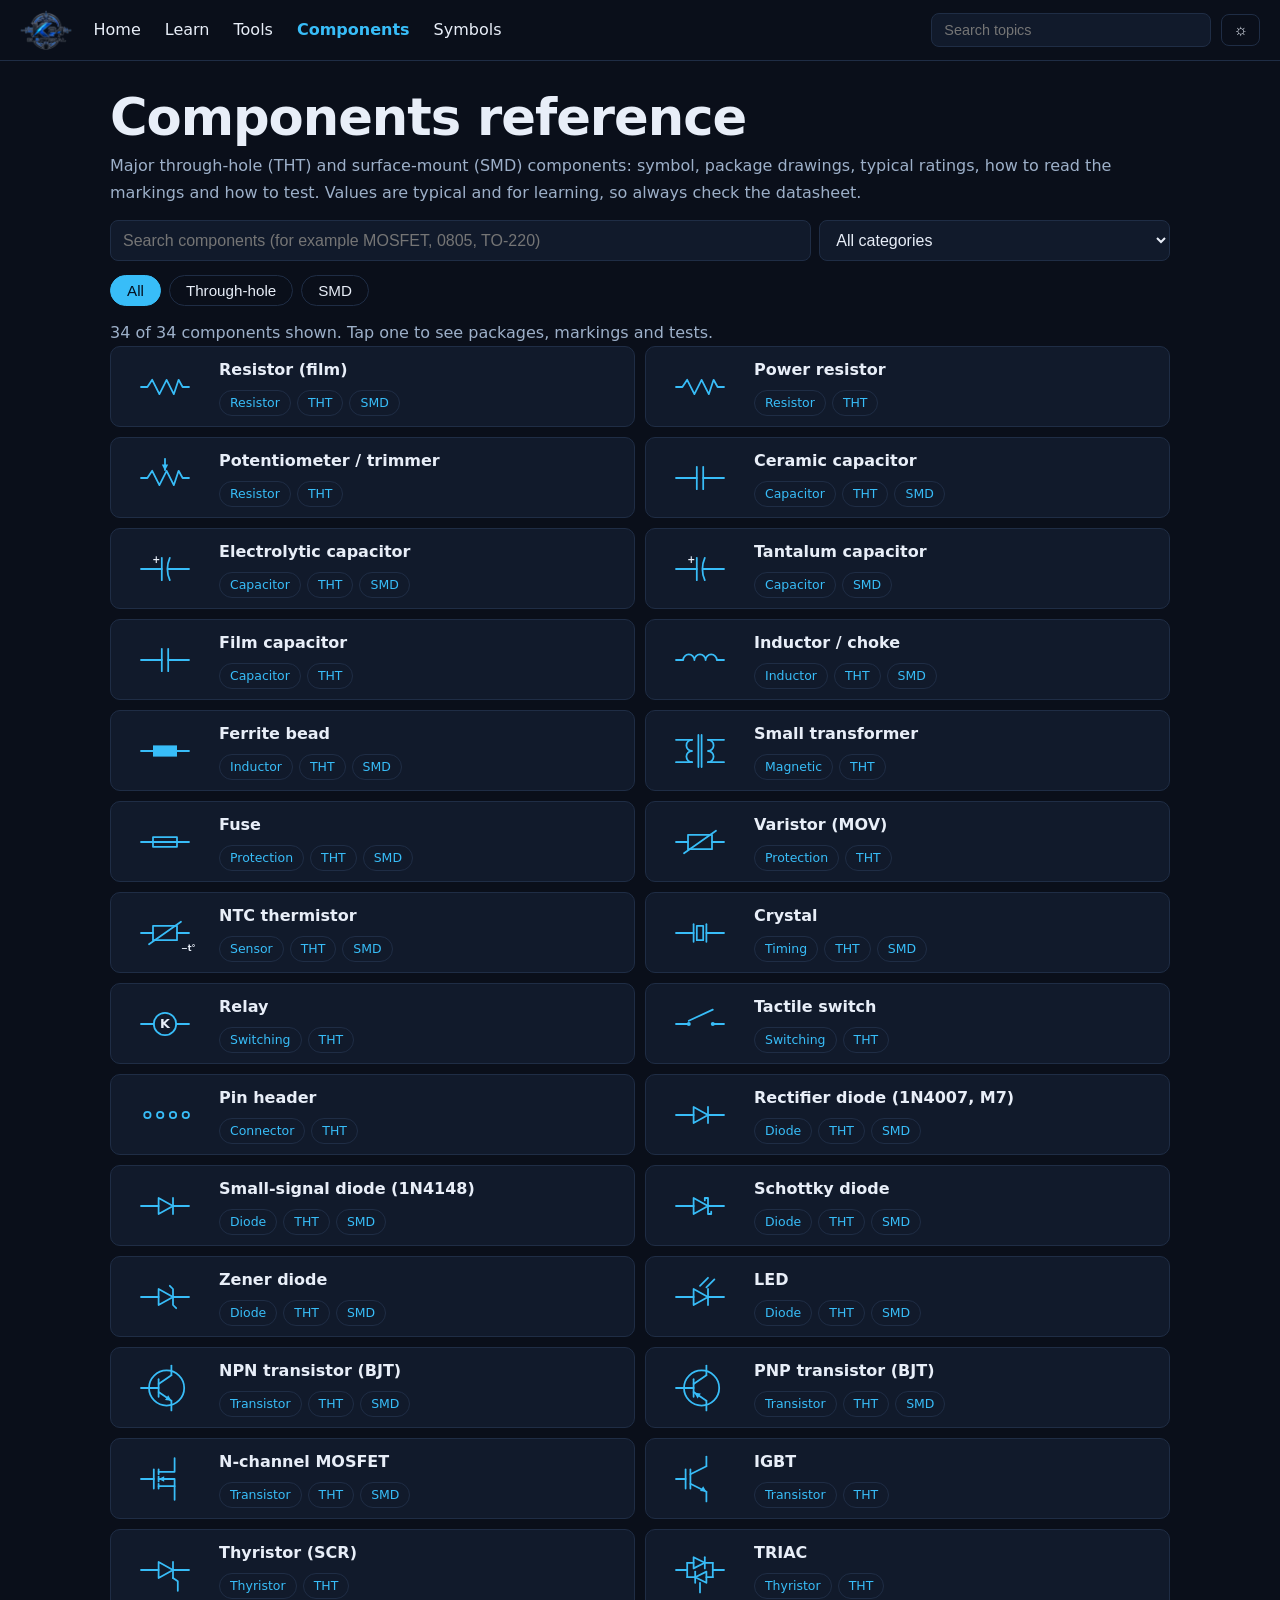
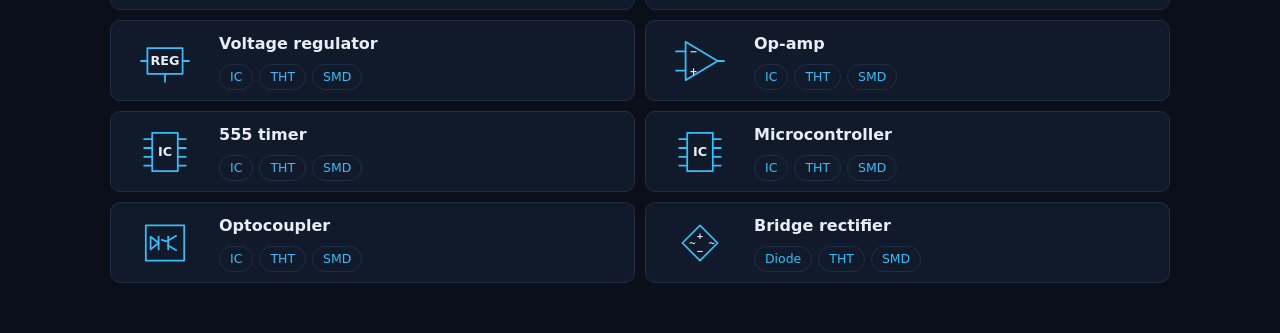
==== components.html @ 1d165619 "Unpack site.zip" ====
<!DOCTYPE html>
<html lang="en"><head><meta charset="UTF-8"><meta name="viewport" content="width=device-width, initial-scale=1">
<title>Components Reference | K_24 Electrical</title><meta name="description" content="Through-hole and SMD electronic and electrical components: symbols, packages, markings and test methods."><link rel="icon" href="images/logo.png"><link rel="stylesheet" href="css/style.css"></head>
<body><div id="nav"></div>
<main class="wrap page"><h1>Components reference</h1>
<p class="m" style="margin:8px 0 14px">Major through-hole (THT) and surface-mount (SMD) components: symbol, package drawings, typical ratings, how to read the markings and how to test. Values are typical and for learning, so always check the datasheet.</p>
<div class="cbar"><input id="cq" type="search" placeholder="Search components (for example MOSFET, 0805, TO-220)" aria-label="Search components"><select id="cc" aria-label="Category"></select></div>
<div class="chips" id="ct"></div>
<p class="m" id="cn"></p>
<div class="cgrid" id="cl"></div></main>
<script src="js/app.js"></script><script src="js/components.js"></script></body></html>
---- css/style.css ----
*{box-sizing:border-box;margin:0}
:root{--bg:#0a0f1a;--panel:#111a2b;--line:#1f2d45;--text:#e8eef8;--muted:#9db0c9;--acc:#38bdf8;--ok:#34d399;--bad:#f87171;--warm:#fb923c}
[data-theme=light]{--bg:#f6f8fc;--panel:#fff;--line:#d6dfec;--text:#0f1b2d;--muted:#51627c;--acc:#0369a1;--ok:#047857;--bad:#b91c1c;--warm:#c2410c}
body{font:16px/1.65 system-ui,-apple-system,Segoe UI,Roboto,sans-serif;background:var(--bg);color:var(--text)}
a{color:var(--acc)}
:focus-visible{outline:2px solid var(--acc);outline-offset:2px}
.wrap{max-width:1100px;margin:0 auto;padding:0 20px}
#nav{position:sticky;top:0;z-index:50;background:var(--bg);border-bottom:1px solid var(--line)}
.bar{display:flex;align-items:center;gap:10px;height:60px;position:relative}
.bar>a img{height:40px;display:block}
.links{display:none;position:absolute;top:60px;left:-20px;right:-20px;background:var(--panel);flex-direction:column;border-bottom:1px solid var(--line)}
.links.open{display:flex}
.links a{padding:14px 20px;color:var(--text);text-decoration:none}
.links a[aria-current]{color:var(--acc);font-weight:600}
.sbox{position:relative;flex:1;min-width:0;margin-left:auto;max-width:280px}
.sbox input{width:100%;background:var(--panel);border:1px solid var(--line);color:var(--text);border-radius:8px;padding:8px 12px;font-size:.9rem}
#res{position:absolute;top:44px;left:0;right:0;min-width:220px;background:var(--panel);border:1px solid var(--line);border-radius:8px;max-height:60vh;overflow:auto;display:none}
#res div{padding:10px 12px;border-bottom:1px solid var(--line);font-size:.9rem}
.ib{background:none;border:1px solid var(--line);color:var(--text);border-radius:8px;padding:6px 11px;font-size:1rem;cursor:pointer}
h1{font-size:clamp(2rem,6vw,3.2rem);line-height:1.1;letter-spacing:-.02em}
h2{font-size:1.2rem}
.m{color:var(--muted)}
.band{background-image:linear-gradient(rgba(56,189,248,.07) 1px,transparent 1px),linear-gradient(90deg,rgba(56,189,248,.07) 1px,transparent 1px);background-size:44px 44px}
.hero{padding:40px 0 30px;display:grid;gap:26px}
.hero img{width:100%;height:auto;border-radius:12px;border:1px solid var(--line);display:block}
.eb{color:var(--acc);letter-spacing:.16em;font-size:.78rem;font-weight:600;margin-bottom:8px}
h1 span{color:var(--acc)}
.btns{display:flex;gap:12px;flex-wrap:wrap;margin:22px 0}
.btn{display:inline-block;padding:12px 22px;border-radius:8px;background:var(--acc);color:#04101f;font-weight:700;text-decoration:none;border:1px solid var(--acc);cursor:pointer;font-size:1rem}
.btn.g{background:none;color:var(--text);border-color:var(--line)}
.sec{padding:28px 0}
.sec>h2{margin-bottom:14px}
.grid{display:grid;gap:14px;grid-template-columns:repeat(auto-fill,minmax(210px,1fr))}
.card{background:var(--panel);border:1px solid var(--line);border-radius:12px;padding:16px;color:var(--text);text-decoration:none;display:block;transition:border-color .2s,transform .2s}
a.card:hover{border-color:var(--acc);transform:translateY(-2px)}
.card b{color:var(--acc);font-size:.8rem}
.card h3{margin:4px 0;font-size:1.02rem}
.card p{color:var(--muted);font-size:.88rem}
.road{display:flex;flex-wrap:wrap;gap:8px}
.road span{border:1px solid var(--line);border-radius:999px;padding:6px 14px;font-size:.88rem;background:var(--panel)}
.tag{border:1px solid var(--line);border-radius:999px;padding:2px 10px;font-size:.78rem;color:var(--acc)}
.chips{display:flex;gap:8px;flex-wrap:wrap;margin:14px 0}
.chip{background:none;border:1px solid var(--line);color:var(--text);border-radius:999px;padding:6px 16px;cursor:pointer;font-size:.95rem}
.chip.on{background:var(--acc);color:#04101f;border-color:var(--acc)}
#list .card{margin-bottom:14px}
#list ul{margin:10px 0 0;padding-left:20px}
.plan{color:var(--muted)}
.page{padding:28px 20px 50px}
.lesson{max-width:760px;margin:0 auto}
.lesson h1{font-size:clamp(1.7rem,6vw,2.4rem);margin:10px 0}
.lesson h2{margin:28px 0 8px;color:var(--acc)}
.lesson li{margin:3px 0}
.crumbs{font-size:.85rem;color:var(--muted)}
.tags{display:flex;gap:8px;flex-wrap:wrap;margin:8px 0}
.box{background:var(--panel);border:1px solid var(--line);border-left:3px solid var(--acc);border-radius:8px;padding:12px 16px;margin:10px 0}
.box.warn{border-left-color:var(--warm)}
.formula{font-family:ui-monospace,Consolas,monospace;font-size:1.1rem}
.note{color:var(--muted);font-size:.88rem}
.q{margin:18px 0}
.opt{display:block;width:100%;text-align:left;margin:6px 0;padding:12px 14px;background:var(--panel);color:var(--text);border:1px solid var(--line);border-radius:8px;font-size:1rem;cursor:pointer}
.opt.right{border-color:var(--ok)}
.opt.wrong{border-color:var(--bad)}
.pager{display:flex;justify-content:space-between;gap:12px;margin-top:28px}
.fld{display:block;margin:10px 0;font-size:.9rem;color:var(--muted)}
.fld input{display:block;width:100%;margin-top:4px;padding:10px;background:var(--bg);border:1px solid var(--line);color:var(--text);border-radius:8px;font-size:1rem}
.out{margin-top:12px;font-weight:600;color:var(--ok);min-height:1.4em;white-space:pre-line}
.out.err{color:var(--bad)}
.tools .card{margin-bottom:16px}
canvas{width:100%;height:auto;display:block;background:var(--bg);border:1px solid var(--line);border-radius:8px}
footer{border-top:1px solid var(--line);color:var(--muted);font-size:.85rem;padding:24px 0;margin-top:30px}
@media(min-width:800px){
.links{display:flex;position:static;flex-direction:row;background:none;border:0}
.links a{padding:8px 12px}
#mb{display:none}
.hero{grid-template-columns:1fr 1.25fr;align-items:center;padding:60px 0}
.tools{display:grid;grid-template-columns:1fr 1fr;gap:16px}
.tools .card{margin:0}
}
@media(prefers-reduced-motion:reduce){*{transition:none!important;animation:none!important}}

/* ===== REDESIGN (concept layout) ===== */
.wide{max-width:1400px;margin:0 auto;padding:0 20px}
.hx{position:relative;overflow:hidden;border-bottom:1px solid var(--line);background:var(--bg)}
.hx .txt{position:relative;z-index:2;max-width:1400px;margin:0 auto;padding:34px 20px 8px}
.hx .art{position:relative;width:100%;aspect-ratio:3/2;max-height:380px}
.hx .art img{width:100%;height:100%;object-fit:cover;display:block}
.hx .art::after{content:"";position:absolute;inset:0;background:linear-gradient(0deg,var(--bg),transparent 35%),linear-gradient(180deg,var(--bg),transparent 25%)}
.lead{color:var(--muted);max-width:480px;margin-top:12px}
.trust2{display:grid;grid-template-columns:repeat(3,1fr);gap:10px;margin-top:20px;font-size:.76rem;color:var(--muted)}
.trust2 b{display:block;color:var(--text);font-size:.82rem}
.chips3{display:none}
.sech{display:flex;align-items:center;gap:12px;letter-spacing:.14em;font-size:.85rem;font-weight:700;margin:30px 0 14px}
.sech::before{content:"";width:34px;height:3px;background:var(--acc);border-radius:3px}
.pg{display:grid;gap:12px;grid-template-columns:repeat(2,1fr)}
.pc{position:relative;display:block;overflow:hidden;border:1px solid var(--line);border-radius:12px;background:var(--panel);color:var(--text);text-decoration:none;transition:transform .25s,border-color .25s}
.pc:hover{transform:translateY(-3px);border-color:var(--acc)}
.pc img{width:100%;aspect-ratio:1/1;object-fit:cover;display:block}
.pc .n{position:absolute;top:8px;left:10px;font-weight:700;color:#38bdf8;text-shadow:0 1px 6px #000}
.pc .tx{padding:10px 12px 12px}
.pc h3{font-size:.95rem;line-height:1.25}
.pc p{color:var(--muted);font-size:.78rem}
.pn{display:grid;gap:14px;margin-top:22px}
.box2{background:var(--panel);border:1px solid var(--line);border-radius:12px;padding:16px}
.box2 h2{font-size:.88rem;letter-spacing:.1em;display:flex;gap:8px;align-items:center}
.box2 h2::before{content:"";width:8px;height:8px;background:var(--acc);border-radius:2px}
.box2 .m{font-size:.8rem;margin:2px 0 12px}
.jr{display:grid;grid-template-columns:repeat(3,1fr);gap:14px 8px}
.js{text-align:center;font-size:.74rem;color:var(--muted);line-height:1.35}
.js b{display:block;color:var(--text);font-size:.8rem;margin-top:6px}
.js i{display:flex;margin:0 auto;width:46px;height:46px;border:2px solid var(--acc);border-radius:50%;align-items:center;justify-content:center;font-style:normal;font-weight:700;color:var(--acc)}
.tl{display:grid;grid-template-columns:repeat(3,1fr);gap:10px}
.tl a{display:block;text-align:center;border:1px solid var(--line);border-radius:10px;padding:12px 4px;text-decoration:none;color:var(--text);font-size:.78rem;background:var(--bg)}
.tl a:hover{border-color:var(--acc)}
.tl a span{display:block;font-size:1.25rem;color:var(--acc);font-weight:700}
.pr{display:grid;gap:12px}
.pr img{width:100%;border-radius:8px;display:block;aspect-ratio:3/2;object-fit:cover}
.pr ul{list-style:none;padding:0}
.pr li{display:flex;justify-content:space-between;gap:8px;border-bottom:1px solid var(--line);padding:6px 0;font-size:.85rem}
.pr li b{color:var(--acc);font-family:ui-monospace,Consolas,monospace}
.pr li span{color:var(--muted);text-align:right}
.ps{position:relative;border:1px solid var(--line);border-radius:12px;overflow:hidden;margin:22px 0;min-height:280px;display:flex;flex-direction:column;justify-content:space-between}
.ps>img{position:absolute;inset:0;width:100%;height:100%;object-fit:cover}
.ps::after{content:"";position:absolute;inset:0;background:linear-gradient(180deg,rgba(10,15,26,.8),rgba(10,15,26,.3) 50%,rgba(10,15,26,.88))}
.ps .hd,.ps .flow{position:relative;z-index:2}
.ps .hd{padding:16px}
.ps .hd h2{font-size:.88rem;letter-spacing:.1em;color:#e8eef8}
.ps .hd p{color:#c4d2e6;font-size:.8rem}
.flow{display:grid;grid-template-columns:repeat(auto-fit,minmax(120px,1fr));gap:8px;padding:12px 16px 16px}
.flow div{font-size:.76rem;color:#c4d2e6}
.flow b{display:block;color:#fff;font-size:.85rem}
@media(min-width:700px){
.pg{grid-template-columns:repeat(4,1fr)}
.pn{grid-template-columns:1fr 1fr}.pn .jbox{grid-column:1/-1}
.jr{grid-template-columns:repeat(6,1fr)}
.pr{grid-template-columns:1fr 1fr;align-items:center}
.hx .art{max-height:440px}
}
@media(min-width:900px){
.hx{min-height:500px;display:flex;align-items:center}
.hx .txt{padding:60px 20px;width:100%}
.hx .txt>div{max-width:520px}
.hx .art{position:absolute;top:0;right:0;bottom:0;left:36%;max-height:none;aspect-ratio:auto}
.hx .art::after{background:linear-gradient(90deg,var(--bg) 0,transparent 45%)}
}
@media(min-width:1100px){
.pn{grid-template-columns:1.2fr 1fr 1.4fr}.pn .jbox{grid-column:auto}
.jr{grid-template-columns:repeat(3,1fr)}
.pr{grid-template-columns:1fr}
.chips3{display:flex;flex-direction:column;gap:10px;position:absolute;right:28px;top:50%;transform:translateY(-50%);z-index:3;width:210px}
.chips3 a{display:block;background:rgba(17,26,43,.78);border:1px solid var(--line);border-radius:10px;padding:10px 14px;color:#e8eef8;text-decoration:none;font-weight:600;font-size:.9rem}
.chips3 a small{display:block;color:#9db0c9;font-weight:400;font-size:.76rem}
.chips3 a:hover{border-color:#38bdf8}
}
@media(min-width:1250px){.pg{grid-template-columns:repeat(8,1fr)}}
.pn{grid-template-columns:minmax(0,1fr)}.box2{min-width:0}.tl a{min-width:0;overflow-wrap:anywhere}
@media(min-width:700px){.pn{grid-template-columns:minmax(0,1fr) minmax(0,1fr)}}
@media(min-width:1100px){.pn{grid-template-columns:minmax(0,1.2fr) minmax(0,1fr) minmax(0,1.4fr)}}
.pc img,.pr img{height:auto}
#nav .wrap{max-width:1400px}

/* ===== FIXES + TOOLS UPGRADE ===== */
.hx .art::after{background:linear-gradient(0deg,var(--bg),transparent 35%),linear-gradient(180deg,var(--bg),transparent 25%)}
@media(min-width:900px){.hx .art{left:30%}.hx .art::after{background:linear-gradient(90deg,var(--bg) 0,transparent 28%)}}
.box2{display:flex;flex-direction:column}
.tl{flex:1;grid-auto-rows:1fr}
.tl a{display:flex;flex-direction:column;justify-content:center;min-height:74px}
.jr{flex:1;align-content:space-evenly}
.flow{grid-template-columns:repeat(2,1fr)}
.flow div{text-shadow:0 1px 4px #000}
@media(min-width:700px){.flow{grid-template-columns:repeat(5,1fr)}}
.tabs{display:flex;gap:8px;overflow-x:auto;padding-bottom:8px;margin:6px 0 14px}
.tabs .chip{white-space:nowrap;flex:0 0 auto}
.tp{display:grid;gap:14px;margin-bottom:20px}
.tp[hidden]{display:none}
.tl2 h2{font-size:1.3rem}
.fx{font-family:ui-monospace,Consolas,monospace;background:var(--panel);border:1px solid var(--line);border-left:3px solid var(--acc);border-radius:8px;padding:10px 12px;margin:10px 0}
.acts{display:flex;gap:8px;flex-wrap:wrap;margin-top:14px}
.btn.s{padding:10px 16px;font-size:.95rem}
.res{margin-top:14px;padding:14px;border-radius:10px;background:var(--panel);border:1px solid var(--line);font-size:1.25rem;font-weight:700;color:var(--ok);min-height:56px;white-space:pre-line}
.res.err{color:var(--bad);font-size:1rem}
.res.idle{color:var(--muted);font-size:.95rem;font-weight:400}
.steps{margin:10px 0 0;padding-left:22px;color:var(--muted);font-size:.92rem}
.steps:empty{display:none}
.vz svg{width:100%;height:auto;display:block}
.vz .note{padding:14px 0;text-align:center}
.vz text{fill:var(--text);font:600 13px system-ui,sans-serif}
.vz .mu{fill:var(--muted);font-weight:400;font-size:11px}
.vz .ln{fill:none;stroke:var(--acc);stroke-width:2.5;stroke-linecap:round;stroke-linejoin:round}
.vz .bg{fill:var(--panel)}
.vz .fl{fill:var(--acc)}
.vz .fl2{fill:var(--warm)}
.vz .tk{fill:var(--line)}
.vz .dot{fill:var(--warm)}
.vz .tri text{cursor:pointer;font-size:30px;fill:var(--acc)}
.vz .tri text.on{fill:var(--warm)}
.tp .box{margin-top:12px;font-size:.9rem}
.tp input[type=range]{width:100%}
@media(min-width:800px){.tp{grid-template-columns:1fr 1fr;align-items:start}}

/* ===== COURSE CARDS, STATUS, LESSON EXTRAS ===== */
.hx h1{font-size:clamp(1.8rem,5vw,2.8rem)}
.cg{display:grid;gap:14px;grid-template-columns:1fr}
.cc{display:flex;flex-direction:column;background:var(--panel);border:1px solid var(--line);border-radius:12px;overflow:hidden;color:var(--text);text-decoration:none;transition:transform .25s,border-color .25s}
.cc:hover{transform:translateY(-3px);border-color:var(--acc)}
.cc img{width:100%;height:auto;aspect-ratio:16/9;object-fit:cover;display:block}
.cc .bd{padding:14px;display:flex;flex-direction:column;gap:6px;flex:1}
.cc .row{display:flex;justify-content:space-between;align-items:center;gap:8px}
.cc .row b{color:var(--acc);font-size:.8rem}
.cc h3{font-size:1.05rem;line-height:1.25}
.cc p,.cc li{color:var(--muted);font-size:.85rem}
.cc ul{padding-left:18px}
.cc .ft{margin-top:auto;padding-top:8px;font-size:.8rem}
.st{font-size:.68rem;font-weight:700;letter-spacing:.08em;padding:2px 8px;border-radius:999px;border:1px solid;white-space:nowrap;vertical-align:middle}
.st.av{color:var(--ok);border-color:var(--ok)}
.st.dev{color:var(--warm);border-color:var(--warm)}
.st.soon{color:var(--muted);border-color:var(--muted)}
.aud{display:flex;flex-wrap:wrap;gap:8px}
.aud span{border:1px solid var(--line);background:var(--panel);border-radius:999px;padding:6px 14px;font-size:.85rem}
.mod{font-size:.95rem;color:var(--acc);margin:14px 0 4px}
#list .card ul{margin-top:4px}
.lesson details{background:var(--panel);border:1px solid var(--line);border-radius:8px;padding:10px 14px;margin:8px 0}
.lesson summary{cursor:pointer;font-weight:600}
@media(min-width:700px){.cg{grid-template-columns:repeat(2,1fr)}}
@media(min-width:1100px){.cg{grid-template-columns:repeat(4,1fr)}}

/* ===== LESSON DIAGRAMS ===== */
.dg{background:var(--panel);border:1px solid var(--line);border-radius:10px;padding:10px;margin:10px 0 4px}
.dg svg{width:100%;height:auto;display:block;max-height:420px}
.dg text,.vz text{fill:var(--text);font:600 13px system-ui,sans-serif}
.dg .mu,.vz .mu{fill:var(--muted);font-weight:400;font-size:11px}
.dg .ln,.vz .ln{fill:none;stroke:var(--acc);stroke-width:2.5;stroke-linecap:round;stroke-linejoin:round}
.dg .ln2,.vz .ln2{fill:none;stroke:var(--warm);stroke-width:2.5}
.dg .ln3,.vz .ln3{fill:none;stroke:var(--ok);stroke-width:2.5}
.dg .fl,.vz .fl{fill:var(--acc)}
.dg .fl2,.vz .fl2{fill:var(--warm)}
.dg .ln[style*="fill"]{fill:var(--panel)}

/* ===== COMPONENTS REFERENCE ===== */
.cbar{display:grid;gap:8px;grid-template-columns:1fr;margin-bottom:6px}
.cbar input,.cbar select{width:100%;padding:10px 12px;background:var(--panel);color:var(--text);border:1px solid var(--line);border-radius:8px;font-size:1rem}
.cgrid{display:grid;gap:10px}
.cmp{background:var(--panel);border:1px solid var(--line);border-radius:10px}
.cmp summary{display:flex;gap:12px;align-items:center;padding:10px 12px;cursor:pointer;list-style:none}
.cmp summary::-webkit-details-marker{display:none}
.csym svg{width:84px;height:48px;display:block}
.csym text,.pki text{font-family:system-ui,sans-serif}
.csym .ln{fill:none;stroke:var(--acc);stroke-width:2.2;stroke-linecap:round;stroke-linejoin:round}
.csym .fl{fill:var(--acc)}
.csym .t{fill:var(--text);font-weight:700}
.ctx{display:flex;flex-wrap:wrap;gap:6px;align-items:center}
.ctx b{flex-basis:100%}
.cbody{padding:4px 14px 14px;border-top:1px solid var(--line)}
.cbody h3{font-size:.95rem;color:var(--acc);margin:14px 0 4px}
.cbody li{margin:3px 0;font-size:.92rem}
.cpk{display:grid;gap:10px;grid-template-columns:repeat(auto-fill,minmax(200px,1fr));margin-top:12px}
.pkc{background:var(--bg);border:1px solid var(--line);border-radius:8px;padding:8px;display:flex;flex-direction:column;gap:4px;font-size:.85rem}
.pki svg{width:100%;height:auto;display:block;max-height:110px}
@media(min-width:800px){.cbar{grid-template-columns:2fr 1fr}.cgrid{grid-template-columns:1fr 1fr}}
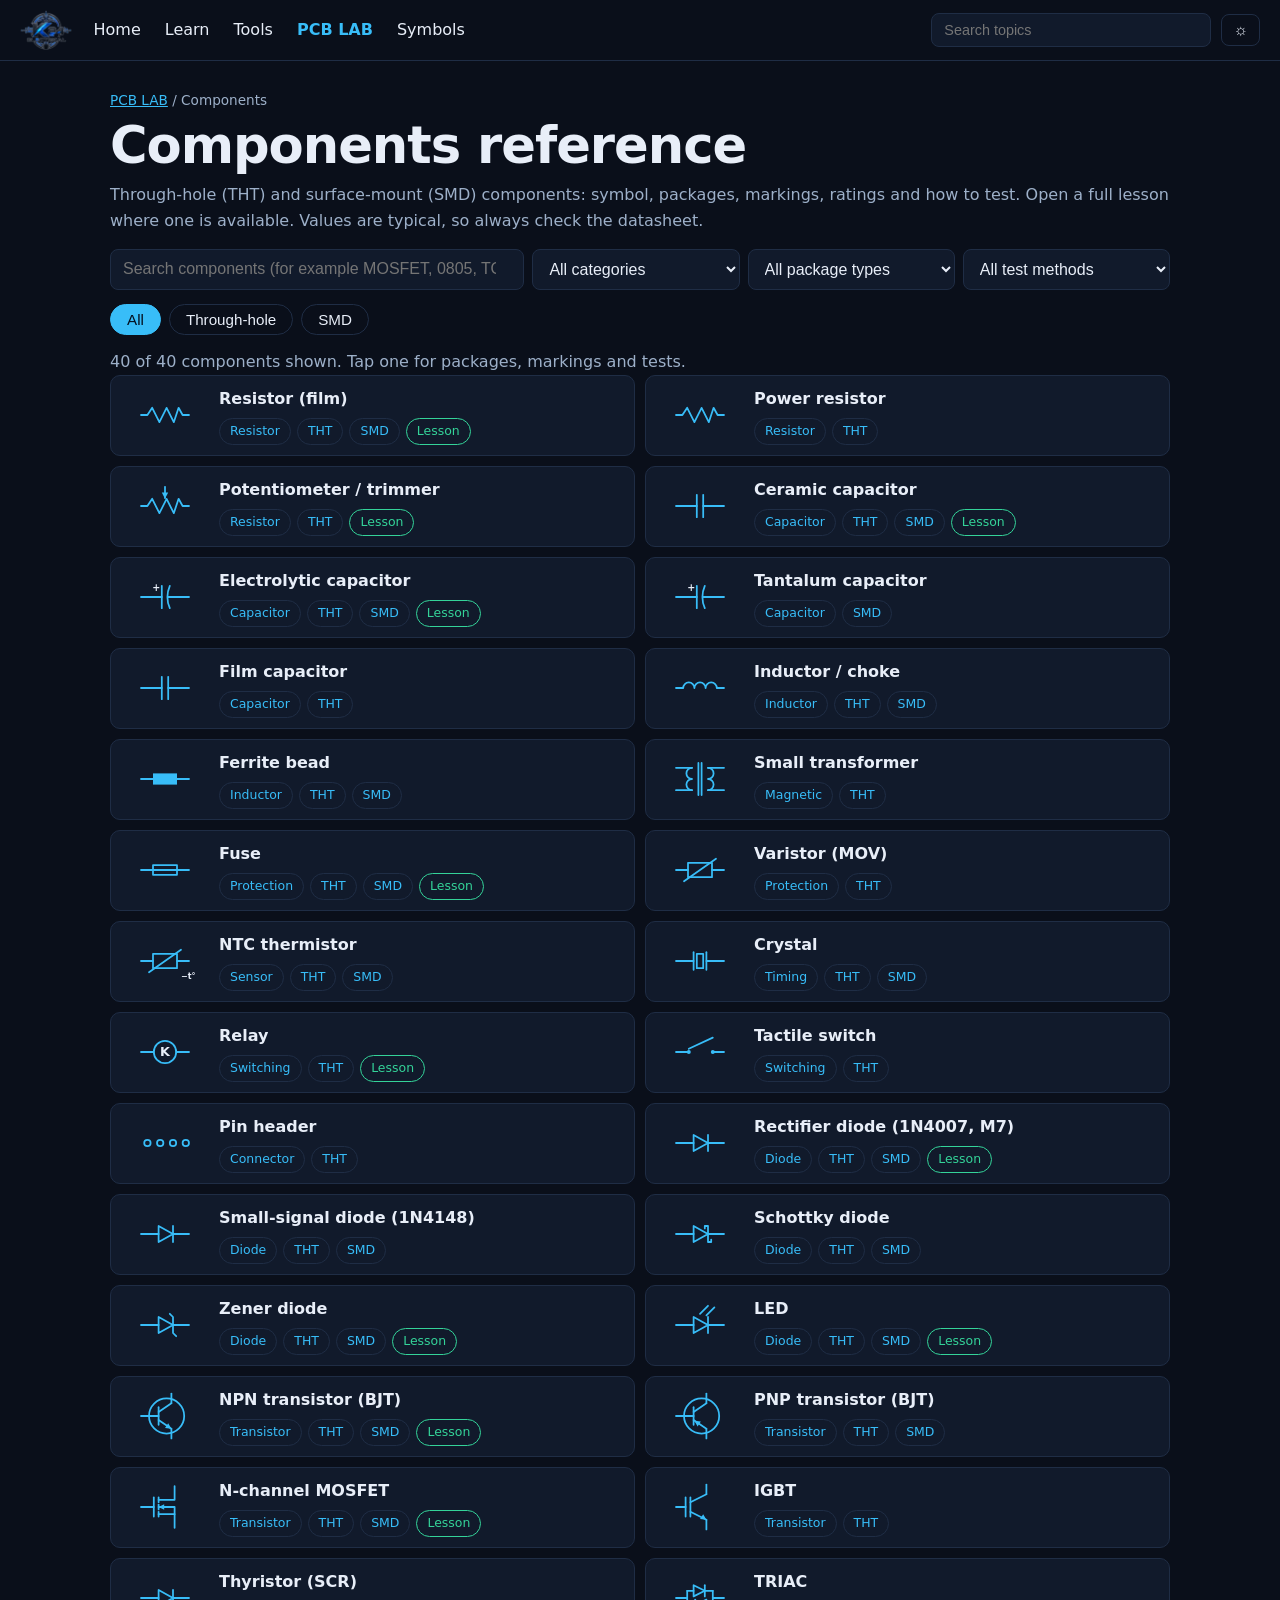
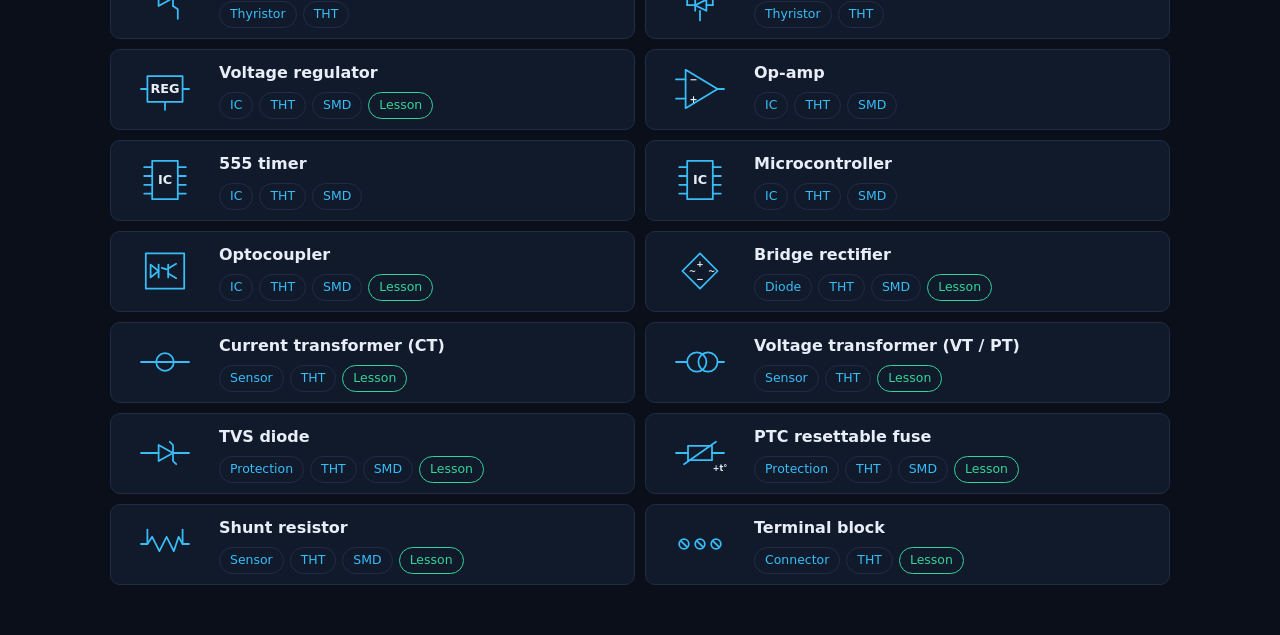
==== commit 1f2471e8: "Unpack site.zip" ====
--- a/components.html
+++ b/components.html
@@ -1,10 +1,10 @@
 <!DOCTYPE html>
 <html lang="en"><head><meta charset="UTF-8"><meta name="viewport" content="width=device-width, initial-scale=1">
-<title>Components Reference | K_24 Electrical</title><meta name="description" content="Through-hole and SMD electronic and electrical components: symbols, packages, markings and test methods."><link rel="icon" href="images/logo.png"><link rel="stylesheet" href="css/style.css"></head>
+<title>Components Reference | K_24 Electrical</title><meta name="description" content="Through-hole and SMD electronic and electrical components: symbols, packages, markings and test methods."><link rel="icon" href="images/logo.png"><link rel="stylesheet" href="css/style.css"><link rel="stylesheet" href="css/pcb.css"></head>
 <body><div id="nav"></div>
-<main class="wrap page"><h1>Components reference</h1>
-<p class="m" style="margin:8px 0 14px">Major through-hole (THT) and surface-mount (SMD) components: symbol, package drawings, typical ratings, how to read the markings and how to test. Values are typical and for learning, so always check the datasheet.</p>
-<div class="cbar"><input id="cq" type="search" placeholder="Search components (for example MOSFET, 0805, TO-220)" aria-label="Search components"><select id="cc" aria-label="Category"></select></div>
+<main class="wrap page"><p class="crumbs"><a href="pcb-lab.html">PCB LAB</a> / Components</p><h1>Components reference</h1>
+<p class="m" style="margin:8px 0 14px">Through-hole (THT) and surface-mount (SMD) components: symbol, packages, markings, ratings and how to test. Open a full lesson where one is available. Values are typical, so always check the datasheet.</p>
+<div class="cf"><input id="cq" type="search" placeholder="Search components (for example MOSFET, 0805, TO-220)" aria-label="Search components"><select id="cc" aria-label="Category"></select><select id="cp" aria-label="Package type"></select><select id="cm" aria-label="Testing method"></select></div>
 <div class="chips" id="ct"></div>
 <p class="m" id="cn"></p>
 <div class="cgrid" id="cl"></div></main>
--- a/css/style.css
+++ b/css/style.css
@@ -256,3 +256,30 @@
 .pkc{background:var(--bg);border:1px solid var(--line);border-radius:8px;padding:8px;display:flex;flex-direction:column;gap:4px;font-size:.85rem}
 .pki svg{width:100%;height:auto;display:block;max-height:110px}
 @media(min-width:800px){.cbar{grid-template-columns:2fr 1fr}.cgrid{grid-template-columns:1fr 1fr}}
+
+/* ===== INTERACTIVE SYMBOLS ===== */
+.sgrid{display:grid;gap:10px;grid-template-columns:repeat(2,1fr);margin-bottom:8px}
+.sbtn{display:flex;flex-direction:column;align-items:center;gap:6px;background:var(--panel);color:var(--text);border:1px solid var(--line);border-radius:10px;padding:10px 6px;cursor:pointer;font-size:.82rem;text-align:center}
+.sbtn:hover,.sbtn:focus-visible{border-color:var(--acc)}
+.sbtn svg{width:96px;height:56px}
+.sy .ln,.sbtn .ln,.shead .ln{fill:none;stroke:var(--acc);stroke-width:2.4;stroke-linecap:round;stroke-linejoin:round}
+.sy .ln2,.sbtn .ln2{fill:none;stroke:var(--warm);stroke-width:2.4}
+.sy .ln3{fill:none;stroke:var(--ok);stroke-width:2.4}
+.sy .fl,.sbtn .fl,.shead .fl{fill:var(--acc)}
+.sy .fl2{fill:var(--warm)}
+.sy text,.sbtn text,.shead text{fill:var(--text);font:600 13px system-ui,sans-serif}
+.sy .mu{fill:var(--muted);font-weight:400;font-size:11px}
+.sy .t,.sbtn .t,.shead .t{fill:var(--text);font-weight:700}
+.shead{display:flex;gap:14px;align-items:center;margin-bottom:6px}
+.shead svg{width:110px;height:64px;flex:0 0 auto}
+.demo{margin-top:6px}
+.dv{width:100%;height:auto;display:block;background:var(--bg);border:1px solid var(--line);border-radius:8px;margin-bottom:8px;max-height:300px}
+#sp{margin-bottom:16px;scroll-margin-top:70px}
+@media(min-width:700px){.sgrid{grid-template-columns:repeat(4,1fr)}}
+@media(min-width:1000px){.sgrid{grid-template-columns:repeat(6,1fr)}}
+
+/* ===== MOTION IN LESSON DIAGRAMS ===== */
+.dg .mv{fill:var(--warm)}
+.dg .mv3{fill:var(--warm)}
+.dg .mv4{fill:var(--ok)}
+@media(prefers-reduced-motion:reduce){.dg g.mv,.dg circle.mv,.dg circle.mv3,.dg circle.mv4{display:none}}
--- a/css/pcb.css
+++ b/css/pcb.css
@@ -0,0 +1,57 @@
+.pl{max-width:1100px;margin:0 auto;padding:0 20px 50px}
+.pl-hero{position:relative;overflow:hidden;border:1px solid var(--line);border-radius:14px;margin:20px 0;background:var(--panel)}
+.pl-art{position:absolute;inset:0;width:100%;height:100%}
+.pl-art .tr{fill:none;stroke:var(--acc);stroke-width:2;opacity:.35}
+.pl-art .pd{fill:var(--panel);stroke:var(--acc);stroke-width:2;opacity:.6}
+.pl-art .dt{fill:var(--warm)}
+.pl-in{position:relative;padding:34px 20px 28px}
+.pl-in h1{font-size:clamp(2.2rem,8vw,3.4rem);line-height:1;letter-spacing:.02em}
+.pl-in h1 span{color:var(--acc)}
+.pl-sub{font-weight:600;margin-top:8px}
+.pl-tag{color:var(--muted);margin-top:6px;max-width:560px}
+.pl-search{position:relative;margin-top:20px;max-width:560px}
+.pl-search input{width:100%;padding:13px 14px;background:var(--bg);color:var(--text);border:1px solid var(--line);border-radius:10px;font-size:1rem}
+.pl-res{position:absolute;left:0;right:0;top:52px;background:var(--panel);border:1px solid var(--line);border-radius:10px;max-height:60vh;overflow:auto;display:none;z-index:5}
+.pl-res div{padding:10px 14px;border-bottom:1px solid var(--line);font-size:.92rem}
+.pl-res div:last-child{border-bottom:0}
+.pl-res .m,.pl-empty{color:var(--muted)}
+.pl-btns{display:flex;gap:10px;flex-wrap:wrap;margin-top:16px}
+.pl-prog{display:grid;gap:12px;margin:20px 0}
+.pl-bar{height:8px;background:var(--line);border-radius:8px;overflow:hidden;margin-top:6px}
+.pl-bar i{display:block;height:100%;background:var(--acc);width:0}
+.pl-h{display:flex;align-items:center;gap:12px;letter-spacing:.14em;font-size:.85rem;font-weight:700;margin:30px 0 14px}
+.pl-h::before{content:"";width:34px;height:3px;background:var(--acc);border-radius:3px}
+.pl-grid{display:grid;gap:14px;grid-template-columns:1fr}
+.pl-card{background:var(--panel);border:1px solid var(--line);border-radius:12px;padding:16px;display:flex;flex-direction:column;gap:8px;color:var(--text);text-decoration:none}
+a.pl-card:hover{border-color:var(--acc)}
+.pl-card h3{font-size:1.05rem}
+.pl-card p{color:var(--muted);font-size:.9rem}
+.pl-card ul{padding-left:18px;color:var(--muted);font-size:.85rem}
+.pl-top{display:flex;justify-content:space-between;align-items:center;gap:8px}
+.pl-top b{color:var(--acc);font-size:.8rem}
+.pl-st{align-self:flex-start;font-size:.68rem;font-weight:700;letter-spacing:.08em;padding:2px 8px;border-radius:999px;border:1px solid;white-space:nowrap}
+.pl-st.live{color:var(--ok);border-color:var(--ok)}
+.pl-st.soon{color:var(--muted);border-color:var(--muted)}
+.pl-quick{display:grid;gap:10px;grid-template-columns:1fr 1fr}
+.pl-quick .pl-card{padding:12px;gap:4px}
+.pl-flows{list-style:none;padding:0;display:grid;gap:14px}
+.pl-flow{list-style:none;padding:0;display:flex;flex-wrap:wrap;gap:8px 4px;align-items:center;margin-top:6px}
+.pl-flow li{background:var(--bg);border:1px solid var(--line);border-radius:8px;padding:8px 10px;font-size:.85rem}
+.pl-flow li:not(:last-child)::after{content:"→";color:var(--acc);margin-left:8px;font-weight:700}
+.pl-note{border-left:3px solid var(--warm);background:var(--panel);border-radius:8px;padding:12px 14px;font-size:.9rem;margin-top:24px}
+.pl-recent{list-style:none;padding:0;display:grid;gap:8px}
+.pl-recent li{background:var(--panel);border:1px solid var(--line);border-radius:8px;padding:10px 12px}
+@media(min-width:700px){.pl-grid{grid-template-columns:1fr 1fr}.pl-quick{grid-template-columns:repeat(4,1fr)}.pl-in{padding:44px 32px 36px}}
+@media(min-width:1000px){.pl-grid{grid-template-columns:repeat(3,1fr)}}
+@media(prefers-reduced-motion:reduce){.pl-art .dt{display:none}}
+/* ===== COMPONENTS: filters and detail page ===== */
+.cf{display:grid;gap:8px;grid-template-columns:1fr;margin-bottom:6px}
+.cf input,.cf select{width:100%;padding:10px 12px;background:var(--panel);color:var(--text);border:1px solid var(--line);border-radius:8px;font-size:1rem}
+.crumbs{font-size:.85rem;color:var(--muted);margin-bottom:6px}
+.lesson-tag{color:var(--ok);border-color:var(--ok)}
+.cd-sym{margin:10px 0}
+.cd-sym svg{width:150px;height:84px}
+.cd-sym .ln,.cmp .ln{fill:none;stroke:var(--acc);stroke-width:2.2;stroke-linecap:round;stroke-linejoin:round}
+.cd-sym .fl{fill:var(--acc)}.cd-sym .t{fill:var(--text);font-weight:700}
+.cd-sym text{fill:var(--text);font-family:system-ui,sans-serif}
+@media(min-width:800px){.cf{grid-template-columns:2fr 1fr 1fr 1fr}}
